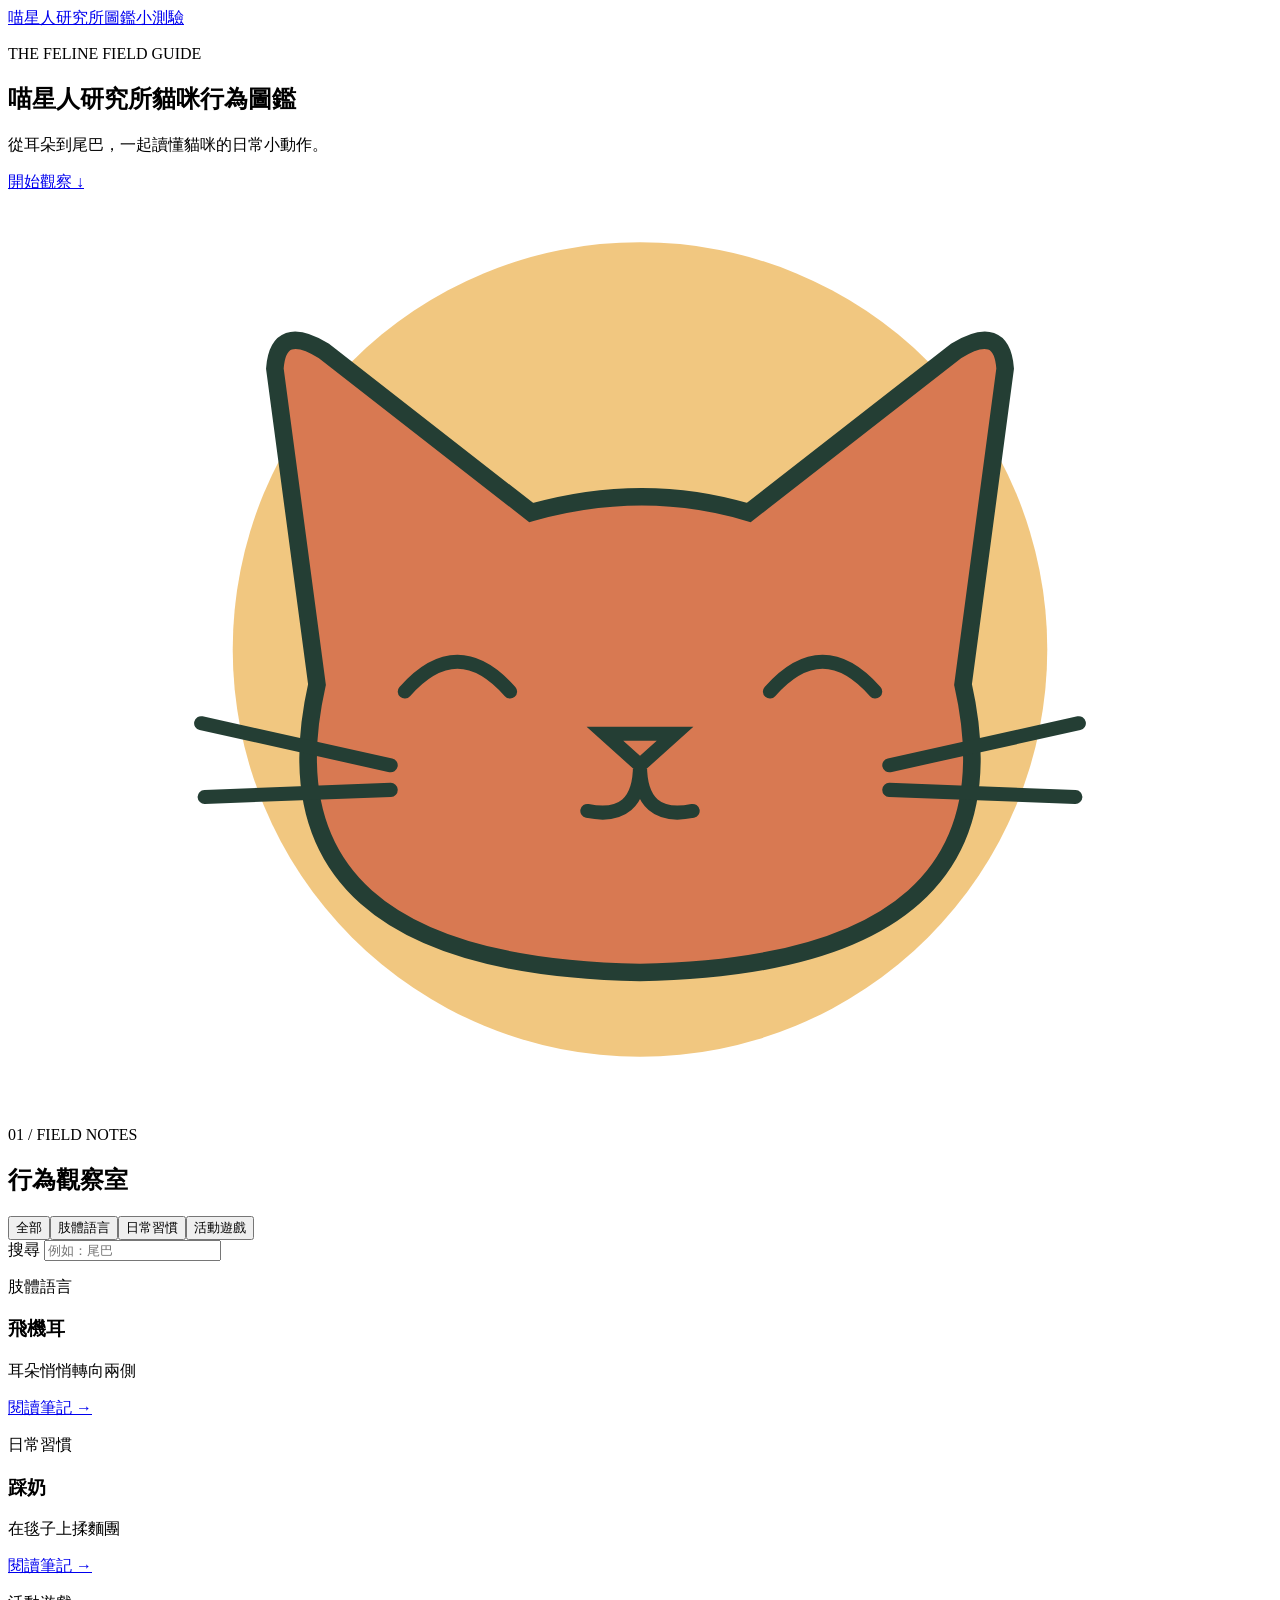
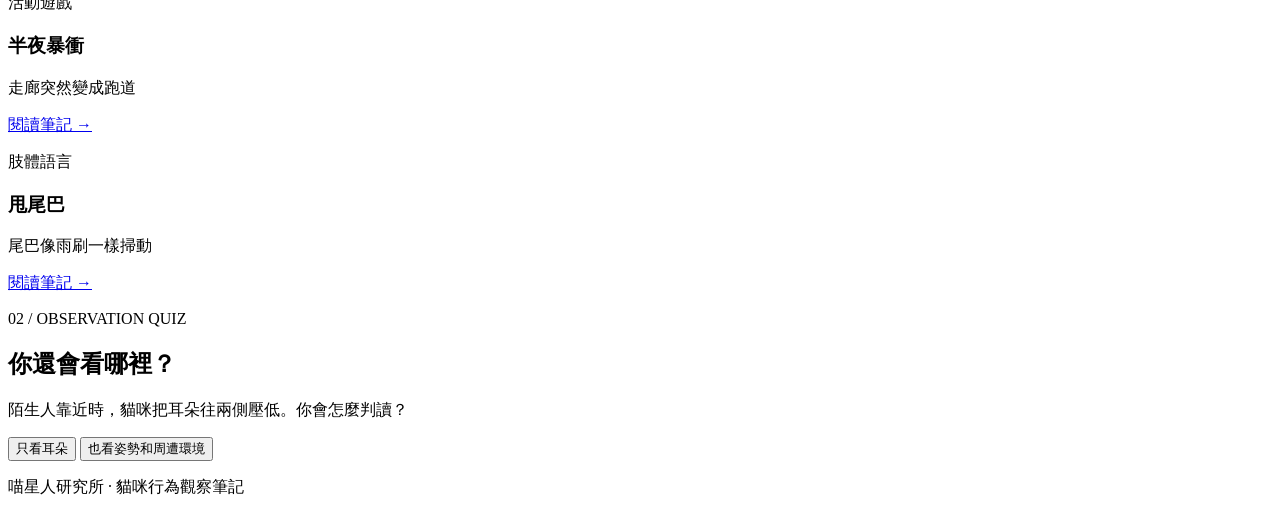
==== docs/index.html @ a95cc9f0 "Add files via upload" ====
<!doctype html><html lang="zh-Hant"><head><meta charset="utf-8"><meta name="viewport" content="width=device-width,initial-scale=1"><title>喵星人研究所｜貓咪行為圖鑑</title><link rel="stylesheet" href="assets/site.css"></head><body><header><nav aria-label="主選單"><a href="index.html">喵星人研究所</a><span><a href="index.html#catalog">圖鑑</a><a href="index.html#quiz">小測驗</a></span></nav></header><main><section class="hero"><div><p class="kicker">THE FELINE FIELD GUIDE</p><h1>喵星人研究所<span>貓咪行為圖鑑</span></h1><p>從耳朵到尾巴，一起讀懂貓咪的日常小動作。</p><a class="pill active" href="#catalog">開始觀察 ↓</a></div><svg viewBox="0 0 360 260" aria-hidden="true"><circle cx="180" cy="130" r="116" fill="#f1c780"/><path d="M88 140 76 50q1-13 14-5l59 46q32-9 62 0l59-46q13-8 14 5l-12 90q18 80-92 82-110-2-92-82Z" fill="#d87952" stroke="#243e34" stroke-width="5"/><path d="M113 142q15-17 30 0m74 0q15-17 30 0m-77 12h20l-10 9zm10 9q0 16-15 13m15-13q0 16 15 13M55 151l54 12m-53 9 53-2m142-7 54-12m-54 19 53 2" fill="none" stroke="#243e34" stroke-width="4" stroke-linecap="round"/></svg></section>
<section id="catalog"><p class="kicker">01 / FIELD NOTES</p><h2>行為觀察室</h2><div class="tools"><div aria-label="行為分類"><button class="pill" data-filter="all" aria-pressed="true">全部</button><button class="pill" data-filter="body" aria-pressed="false">肢體語言</button><button class="pill" data-filter="habit" aria-pressed="false">日常習慣</button><button class="pill" data-filter="play" aria-pressed="false">活動遊戲</button></div><label>搜尋 <input id="search" type="search" placeholder="例如：尾巴"></label></div><div class="grid"><article class="card" data-category="body"><p class="kicker">肢體語言</p><h3>飛機耳</h3><p>耳朵悄悄轉向兩側</p><a href="behaviors/airplane-ears.html" aria-label="閱讀飛機耳">閱讀筆記 →</a></article><article class="card" data-category="habit"><p class="kicker">日常習慣</p><h3>踩奶</h3><p>在毯子上揉麵團</p><a href="behaviors/kneading.html" aria-label="閱讀踩奶">閱讀筆記 →</a></article><article class="card" data-category="play"><p class="kicker">活動遊戲</p><h3>半夜暴衝</h3><p>走廊突然變成跑道</p><a href="behaviors/midnight-zoomies.html" aria-label="閱讀半夜暴衝">閱讀筆記 →</a></article><article class="card" data-category="body"><p class="kicker">肢體語言</p><h3>甩尾巴</h3><p>尾巴像雨刷一樣掃動</p><a href="behaviors/tail-swishing.html" aria-label="閱讀甩尾巴">閱讀筆記 →</a></article></div><p id="empty" role="status" hidden>找不到符合的行為。</p></section>
<section id="quiz"><p class="kicker">02 / OBSERVATION QUIZ</p><h2>你還會看哪裡？</h2><p>陌生人靠近時，貓咪把耳朵往兩側壓低。你會怎麼判讀？</p><button class="pill" data-answer="no">只看耳朵</button> <button class="pill" data-answer="yes">也看姿勢和周遭環境</button><p id="feedback" role="status"></p></section></main><footer><p>喵星人研究所 · 貓咪行為觀察筆記</p></footer><script src="assets/site.js" defer></script></body></html>
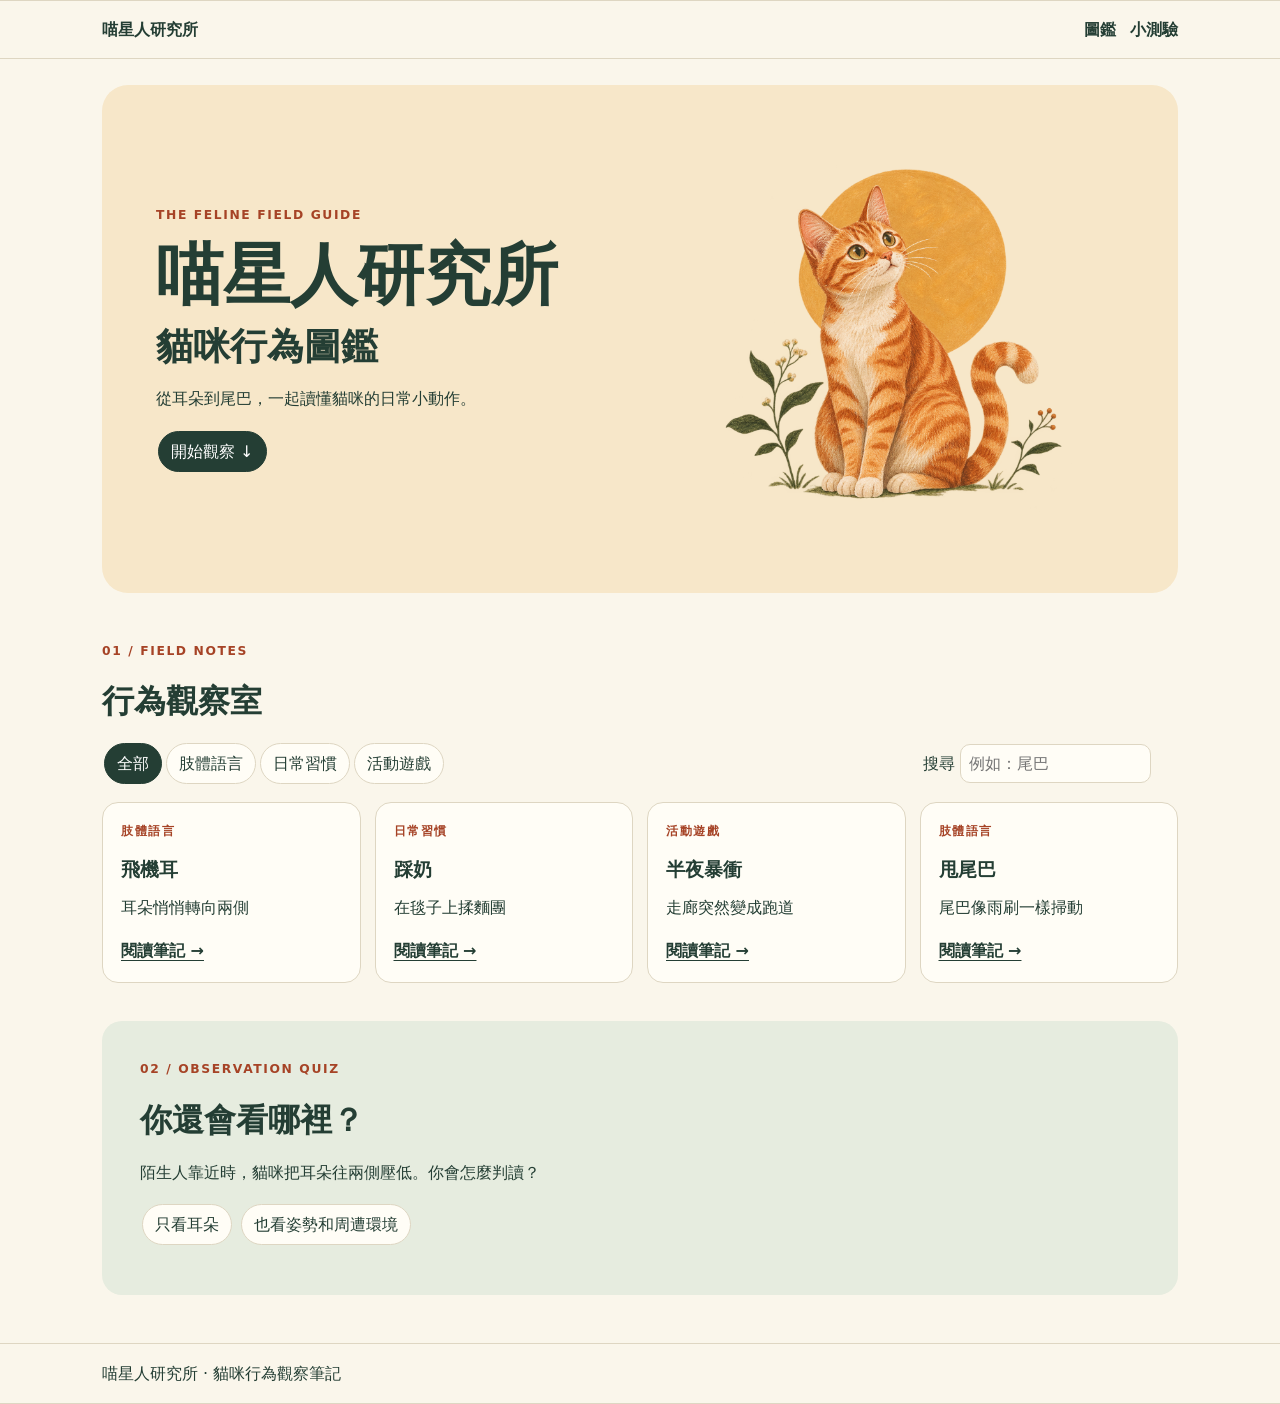
==== commit 1f53f676: "Add files via upload" ====
--- a/docs/index.html
+++ b/docs/index.html
@@ -1,3 +1,3 @@
-<!doctype html><html lang="zh-Hant"><head><meta charset="utf-8"><meta name="viewport" content="width=device-width,initial-scale=1"><title>喵星人研究所｜貓咪行為圖鑑</title><link rel="stylesheet" href="assets/site.css"></head><body><header><nav aria-label="主選單"><a href="index.html">喵星人研究所</a><span><a href="index.html#catalog">圖鑑</a><a href="index.html#quiz">小測驗</a></span></nav></header><main><section class="hero"><div><p class="kicker">THE FELINE FIELD GUIDE</p><h1>喵星人研究所<span>貓咪行為圖鑑</span></h1><p>從耳朵到尾巴，一起讀懂貓咪的日常小動作。</p><a class="pill active" href="#catalog">開始觀察 ↓</a></div><svg viewBox="0 0 360 260" aria-hidden="true"><circle cx="180" cy="130" r="116" fill="#f1c780"/><path d="M88 140 76 50q1-13 14-5l59 46q32-9 62 0l59-46q13-8 14 5l-12 90q18 80-92 82-110-2-92-82Z" fill="#d87952" stroke="#243e34" stroke-width="5"/><path d="M113 142q15-17 30 0m74 0q15-17 30 0m-77 12h20l-10 9zm10 9q0 16-15 13m15-13q0 16 15 13M55 151l54 12m-53 9 53-2m142-7 54-12m-54 19 53 2" fill="none" stroke="#243e34" stroke-width="4" stroke-linecap="round"/></svg></section>
+<!doctype html><html lang="zh-Hant"><head><meta charset="utf-8"><meta name="viewport" content="width=device-width,initial-scale=1"><title>喵星人研究所｜貓咪行為圖鑑</title><link rel="stylesheet" href="assets/site.css"></head><body><header><nav aria-label="主選單"><a href="index.html">喵星人研究所</a><span><a href="index.html#catalog">圖鑑</a><a href="index.html#quiz">小測驗</a></span></nav></header><main><section class="hero"><div><p class="kicker">THE FELINE FIELD GUIDE</p><h1>喵星人研究所<span>貓咪行為圖鑑</span></h1><p>從耳朵到尾巴，一起讀懂貓咪的日常小動作。</p><a class="pill active" href="#catalog">開始觀察 ↓</a></div><img src="assets/cat-hero.png" alt="" width="1280" height="1280"></section>
 <section id="catalog"><p class="kicker">01 / FIELD NOTES</p><h2>行為觀察室</h2><div class="tools"><div aria-label="行為分類"><button class="pill" data-filter="all" aria-pressed="true">全部</button><button class="pill" data-filter="body" aria-pressed="false">肢體語言</button><button class="pill" data-filter="habit" aria-pressed="false">日常習慣</button><button class="pill" data-filter="play" aria-pressed="false">活動遊戲</button></div><label>搜尋 <input id="search" type="search" placeholder="例如：尾巴"></label></div><div class="grid"><article class="card" data-category="body"><p class="kicker">肢體語言</p><h3>飛機耳</h3><p>耳朵悄悄轉向兩側</p><a href="behaviors/airplane-ears.html" aria-label="閱讀飛機耳">閱讀筆記 →</a></article><article class="card" data-category="habit"><p class="kicker">日常習慣</p><h3>踩奶</h3><p>在毯子上揉麵團</p><a href="behaviors/kneading.html" aria-label="閱讀踩奶">閱讀筆記 →</a></article><article class="card" data-category="play"><p class="kicker">活動遊戲</p><h3>半夜暴衝</h3><p>走廊突然變成跑道</p><a href="behaviors/midnight-zoomies.html" aria-label="閱讀半夜暴衝">閱讀筆記 →</a></article><article class="card" data-category="body"><p class="kicker">肢體語言</p><h3>甩尾巴</h3><p>尾巴像雨刷一樣掃動</p><a href="behaviors/tail-swishing.html" aria-label="閱讀甩尾巴">閱讀筆記 →</a></article></div><p id="empty" role="status" hidden>找不到符合的行為。</p></section>
 <section id="quiz"><p class="kicker">02 / OBSERVATION QUIZ</p><h2>你還會看哪裡？</h2><p>陌生人靠近時，貓咪把耳朵往兩側壓低。你會怎麼判讀？</p><button class="pill" data-answer="no">只看耳朵</button> <button class="pill" data-answer="yes">也看姿勢和周遭環境</button><p id="feedback" role="status"></p></section></main><footer><p>喵星人研究所 · 貓咪行為觀察筆記</p></footer><script src="assets/site.js" defer></script></body></html>
--- a/docs/assets/site.css
+++ b/docs/assets/site.css
@@ -0,0 +1,7 @@
+:root{--ink:#243e34;--paper:#faf6eb;--accent:#a64326;--line:#ded6c2;--white:#fffdf6}
+*{box-sizing:border-box}body{margin:0;background:var(--paper);color:var(--ink);font:1rem/1.7 system-ui,"Microsoft JhengHei",sans-serif}a{color:inherit}button,input{font:inherit;color:inherit}:focus-visible{outline:3px solid var(--accent);outline-offset:4px}[hidden]{display:none!important}
+header,footer{border-block:1px solid var(--line)}nav,main,footer p{max-width:1120px;margin:auto;padding-inline:22px}nav{display:flex;justify-content:space-between;align-items:center;gap:12px;padding-block:15px}nav a{text-decoration:none;font-weight:800}nav span{display:flex;gap:14px}main{padding-bottom:48px}footer p{padding-block:16px}
+.hero{display:grid;grid-template-columns:1.1fr 1fr;align-items:center;gap:24px;margin:26px 0 48px;padding:clamp(22px,5vw,54px);background:#f7e7c9;border-radius:26px}.hero img{width:100%;max-width:400px;height:auto;justify-self:center}.kicker{font-size:.77rem;font-weight:800;letter-spacing:.13em;color:var(--accent)}h1,h2,h3,p{margin-top:0}h1{font-size:clamp(2rem,6vw,4.2rem);line-height:1.13;margin-bottom:18px}h1 span{display:block;font-size:.55em;margin-top:12px}h2{font-size:clamp(1.45rem,4vw,2rem);margin-bottom:12px}h3{margin-bottom:8px}
+.pill{display:inline-block;padding:6px 12px;margin:2px;border-radius:999px;border:1px solid var(--line);background:var(--white);text-decoration:none;cursor:pointer}.pill:hover{border-color:var(--accent)}.active,[aria-pressed=true]{background:var(--ink);color:white;border-color:var(--ink)}.tools{display:flex;gap:8px;flex-wrap:wrap;justify-content:space-between;align-items:center;margin-bottom:16px}input{max-width:75%;background:var(--white);border:1px solid var(--line);border-radius:10px;padding:5px 8px}
+.grid{display:grid;grid-template-columns:repeat(4,minmax(0,1fr));gap:14px}.card{border:1px solid var(--line);border-radius:16px;background:var(--white);padding:18px;display:flex;flex-direction:column}.card a{margin-top:auto;font-weight:750;text-underline-offset:4px}#quiz{margin-top:38px;padding:clamp(20px,4vw,38px);background:#e6ecdf;border-radius:20px}#feedback{margin:.6em 0 0}.detail{max-width:740px;margin:26px auto 0;background:var(--white);padding:clamp(18px,5vw,48px);border:1px solid var(--line);border-radius:20px}.detail .kicker{margin-top:22px}.detail h2{font-size:1.35rem;margin-top:23px}
+@media(max-width:860px){.grid{grid-template-columns:repeat(2,minmax(0,1fr))}}@media(max-width:570px){.hero,.grid{grid-template-columns:1fr}.hero img{max-width:230px}nav,main,footer p{padding-inline:15px}nav span{gap:8px}}
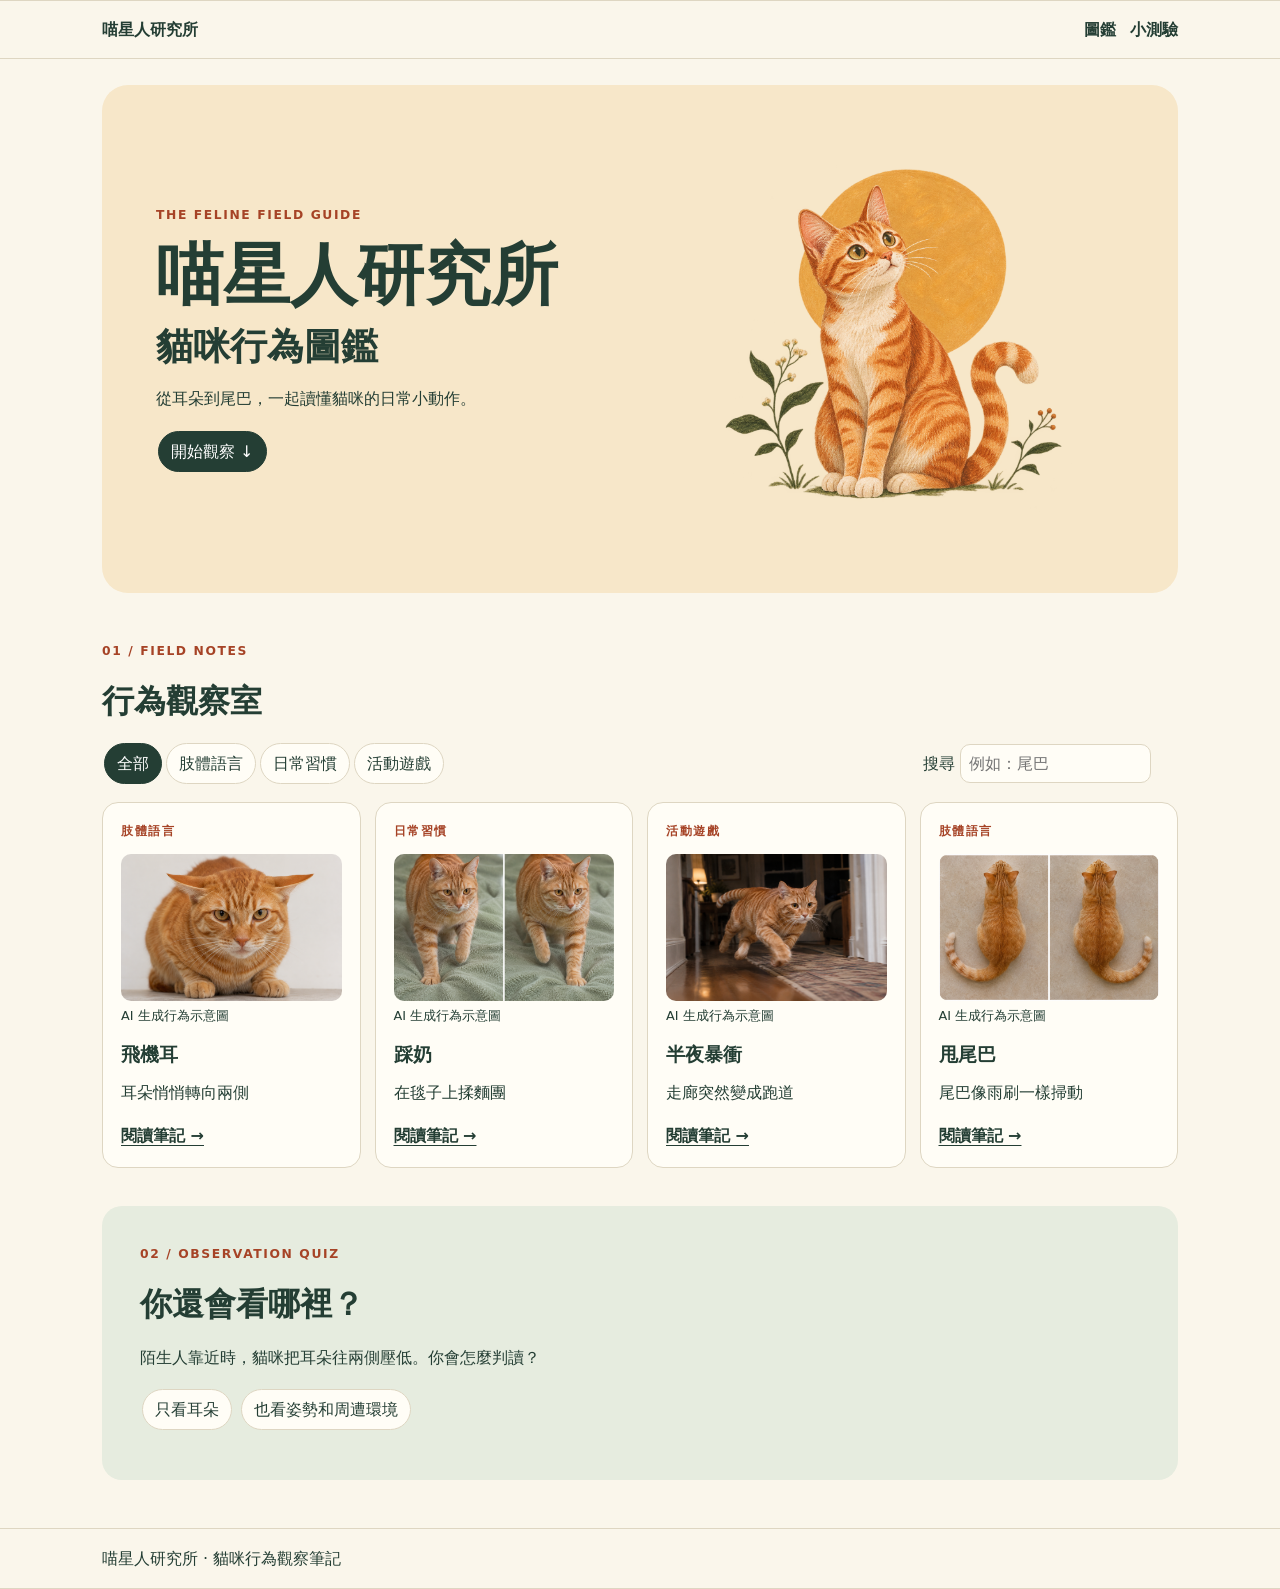
==== commit 4119e5b2: "Add illustrated cat behavior examples" ====
--- a/docs/index.html
+++ b/docs/index.html
@@ -1,3 +1,3 @@
 <!doctype html><html lang="zh-Hant"><head><meta charset="utf-8"><meta name="viewport" content="width=device-width,initial-scale=1"><title>喵星人研究所｜貓咪行為圖鑑</title><link rel="stylesheet" href="assets/site.css"></head><body><header><nav aria-label="主選單"><a href="index.html">喵星人研究所</a><span><a href="index.html#catalog">圖鑑</a><a href="index.html#quiz">小測驗</a></span></nav></header><main><section class="hero"><div><p class="kicker">THE FELINE FIELD GUIDE</p><h1>喵星人研究所<span>貓咪行為圖鑑</span></h1><p>從耳朵到尾巴，一起讀懂貓咪的日常小動作。</p><a class="pill active" href="#catalog">開始觀察 ↓</a></div><img src="assets/cat-hero.png" alt="" width="1280" height="1280"></section>
-<section id="catalog"><p class="kicker">01 / FIELD NOTES</p><h2>行為觀察室</h2><div class="tools"><div aria-label="行為分類"><button class="pill" data-filter="all" aria-pressed="true">全部</button><button class="pill" data-filter="body" aria-pressed="false">肢體語言</button><button class="pill" data-filter="habit" aria-pressed="false">日常習慣</button><button class="pill" data-filter="play" aria-pressed="false">活動遊戲</button></div><label>搜尋 <input id="search" type="search" placeholder="例如：尾巴"></label></div><div class="grid"><article class="card" data-category="body"><p class="kicker">肢體語言</p><h3>飛機耳</h3><p>耳朵悄悄轉向兩側</p><a href="behaviors/airplane-ears.html" aria-label="閱讀飛機耳">閱讀筆記 →</a></article><article class="card" data-category="habit"><p class="kicker">日常習慣</p><h3>踩奶</h3><p>在毯子上揉麵團</p><a href="behaviors/kneading.html" aria-label="閱讀踩奶">閱讀筆記 →</a></article><article class="card" data-category="play"><p class="kicker">活動遊戲</p><h3>半夜暴衝</h3><p>走廊突然變成跑道</p><a href="behaviors/midnight-zoomies.html" aria-label="閱讀半夜暴衝">閱讀筆記 →</a></article><article class="card" data-category="body"><p class="kicker">肢體語言</p><h3>甩尾巴</h3><p>尾巴像雨刷一樣掃動</p><a href="behaviors/tail-swishing.html" aria-label="閱讀甩尾巴">閱讀筆記 →</a></article></div><p id="empty" role="status" hidden>找不到符合的行為。</p></section>
+<section id="catalog"><p class="kicker">01 / FIELD NOTES</p><h2>行為觀察室</h2><div class="tools"><div aria-label="行為分類"><button class="pill" data-filter="all" aria-pressed="true">全部</button><button class="pill" data-filter="body" aria-pressed="false">肢體語言</button><button class="pill" data-filter="habit" aria-pressed="false">日常習慣</button><button class="pill" data-filter="play" aria-pressed="false">活動遊戲</button></div><label>搜尋 <input id="search" type="search" placeholder="例如：尾巴"></label></div><div class="grid"><article class="card" data-category="body"><p class="kicker">肢體語言</p><figure class="behavior-image"><img src="assets/airplane-ears.png" alt="橘貓雙耳壓低並朝兩側轉開" width="1536" height="1024" loading="lazy"><figcaption>AI 生成行為示意圖</figcaption></figure><h3>飛機耳</h3><p>耳朵悄悄轉向兩側</p><a href="behaviors/airplane-ears.html" aria-label="閱讀飛機耳">閱讀筆記 →</a></article><article class="card" data-category="habit"><p class="kicker">日常習慣</p><figure class="behavior-image"><img src="assets/kneading.png" alt="橘貓的左右前掌輪流按壓毯子" width="1536" height="1024" loading="lazy"><figcaption>AI 生成行為示意圖</figcaption></figure><h3>踩奶</h3><p>在毯子上揉麵團</p><a href="behaviors/kneading.html" aria-label="閱讀踩奶">閱讀筆記 →</a></article><article class="card" data-category="play"><p class="kicker">活動遊戲</p><figure class="behavior-image"><img src="assets/midnight-zoomies.png" alt="橘貓在夜間走廊奔跑" width="1536" height="1024" loading="lazy"><figcaption>AI 生成行為示意圖</figcaption></figure><h3>半夜暴衝</h3><p>走廊突然變成跑道</p><a href="behaviors/midnight-zoomies.html" aria-label="閱讀半夜暴衝">閱讀筆記 →</a></article><article class="card" data-category="body"><p class="kicker">肢體語言</p><figure class="behavior-image"><img src="assets/tail-swishing.png" alt="俯視橘貓尾巴分別向左及向右掃動" width="1536" height="1024" loading="lazy"><figcaption>AI 生成行為示意圖</figcaption></figure><h3>甩尾巴</h3><p>尾巴像雨刷一樣掃動</p><a href="behaviors/tail-swishing.html" aria-label="閱讀甩尾巴">閱讀筆記 →</a></article></div><p id="empty" role="status" hidden>找不到符合的行為。</p></section>
 <section id="quiz"><p class="kicker">02 / OBSERVATION QUIZ</p><h2>你還會看哪裡？</h2><p>陌生人靠近時，貓咪把耳朵往兩側壓低。你會怎麼判讀？</p><button class="pill" data-answer="no">只看耳朵</button> <button class="pill" data-answer="yes">也看姿勢和周遭環境</button><p id="feedback" role="status"></p></section></main><footer><p>喵星人研究所 · 貓咪行為觀察筆記</p></footer><script src="assets/site.js" defer></script></body></html>
--- a/docs/assets/site.css
+++ b/docs/assets/site.css
@@ -4,4 +4,5 @@
 .hero{display:grid;grid-template-columns:1.1fr 1fr;align-items:center;gap:24px;margin:26px 0 48px;padding:clamp(22px,5vw,54px);background:#f7e7c9;border-radius:26px}.hero img{width:100%;max-width:400px;height:auto;justify-self:center}.kicker{font-size:.77rem;font-weight:800;letter-spacing:.13em;color:var(--accent)}h1,h2,h3,p{margin-top:0}h1{font-size:clamp(2rem,6vw,4.2rem);line-height:1.13;margin-bottom:18px}h1 span{display:block;font-size:.55em;margin-top:12px}h2{font-size:clamp(1.45rem,4vw,2rem);margin-bottom:12px}h3{margin-bottom:8px}
 .pill{display:inline-block;padding:6px 12px;margin:2px;border-radius:999px;border:1px solid var(--line);background:var(--white);text-decoration:none;cursor:pointer}.pill:hover{border-color:var(--accent)}.active,[aria-pressed=true]{background:var(--ink);color:white;border-color:var(--ink)}.tools{display:flex;gap:8px;flex-wrap:wrap;justify-content:space-between;align-items:center;margin-bottom:16px}input{max-width:75%;background:var(--white);border:1px solid var(--line);border-radius:10px;padding:5px 8px}
 .grid{display:grid;grid-template-columns:repeat(4,minmax(0,1fr));gap:14px}.card{border:1px solid var(--line);border-radius:16px;background:var(--white);padding:18px;display:flex;flex-direction:column}.card a{margin-top:auto;font-weight:750;text-underline-offset:4px}#quiz{margin-top:38px;padding:clamp(20px,4vw,38px);background:#e6ecdf;border-radius:20px}#feedback{margin:.6em 0 0}.detail{max-width:740px;margin:26px auto 0;background:var(--white);padding:clamp(18px,5vw,48px);border:1px solid var(--line);border-radius:20px}.detail .kicker{margin-top:22px}.detail h2{font-size:1.35rem;margin-top:23px}
-@media(max-width:860px){.grid{grid-template-columns:repeat(2,minmax(0,1fr))}}@media(max-width:570px){.hero,.grid{grid-template-columns:1fr}.hero img{max-width:230px}nav,main,footer p{padding-inline:15px}nav span{gap:8px}}+@media(max-width:860px){.grid{grid-template-columns:repeat(2,minmax(0,1fr))}}@media(max-width:570px){.hero,.grid{grid-template-columns:1fr}.hero img{max-width:230px}nav,main,footer p{padding-inline:15px}nav span{gap:8px}}
+.behavior-image{margin:0 0 12px}.behavior-image img{display:block;width:100%;height:auto;border-radius:10px}.behavior-image figcaption{font-size:.8rem;margin-top:4px}
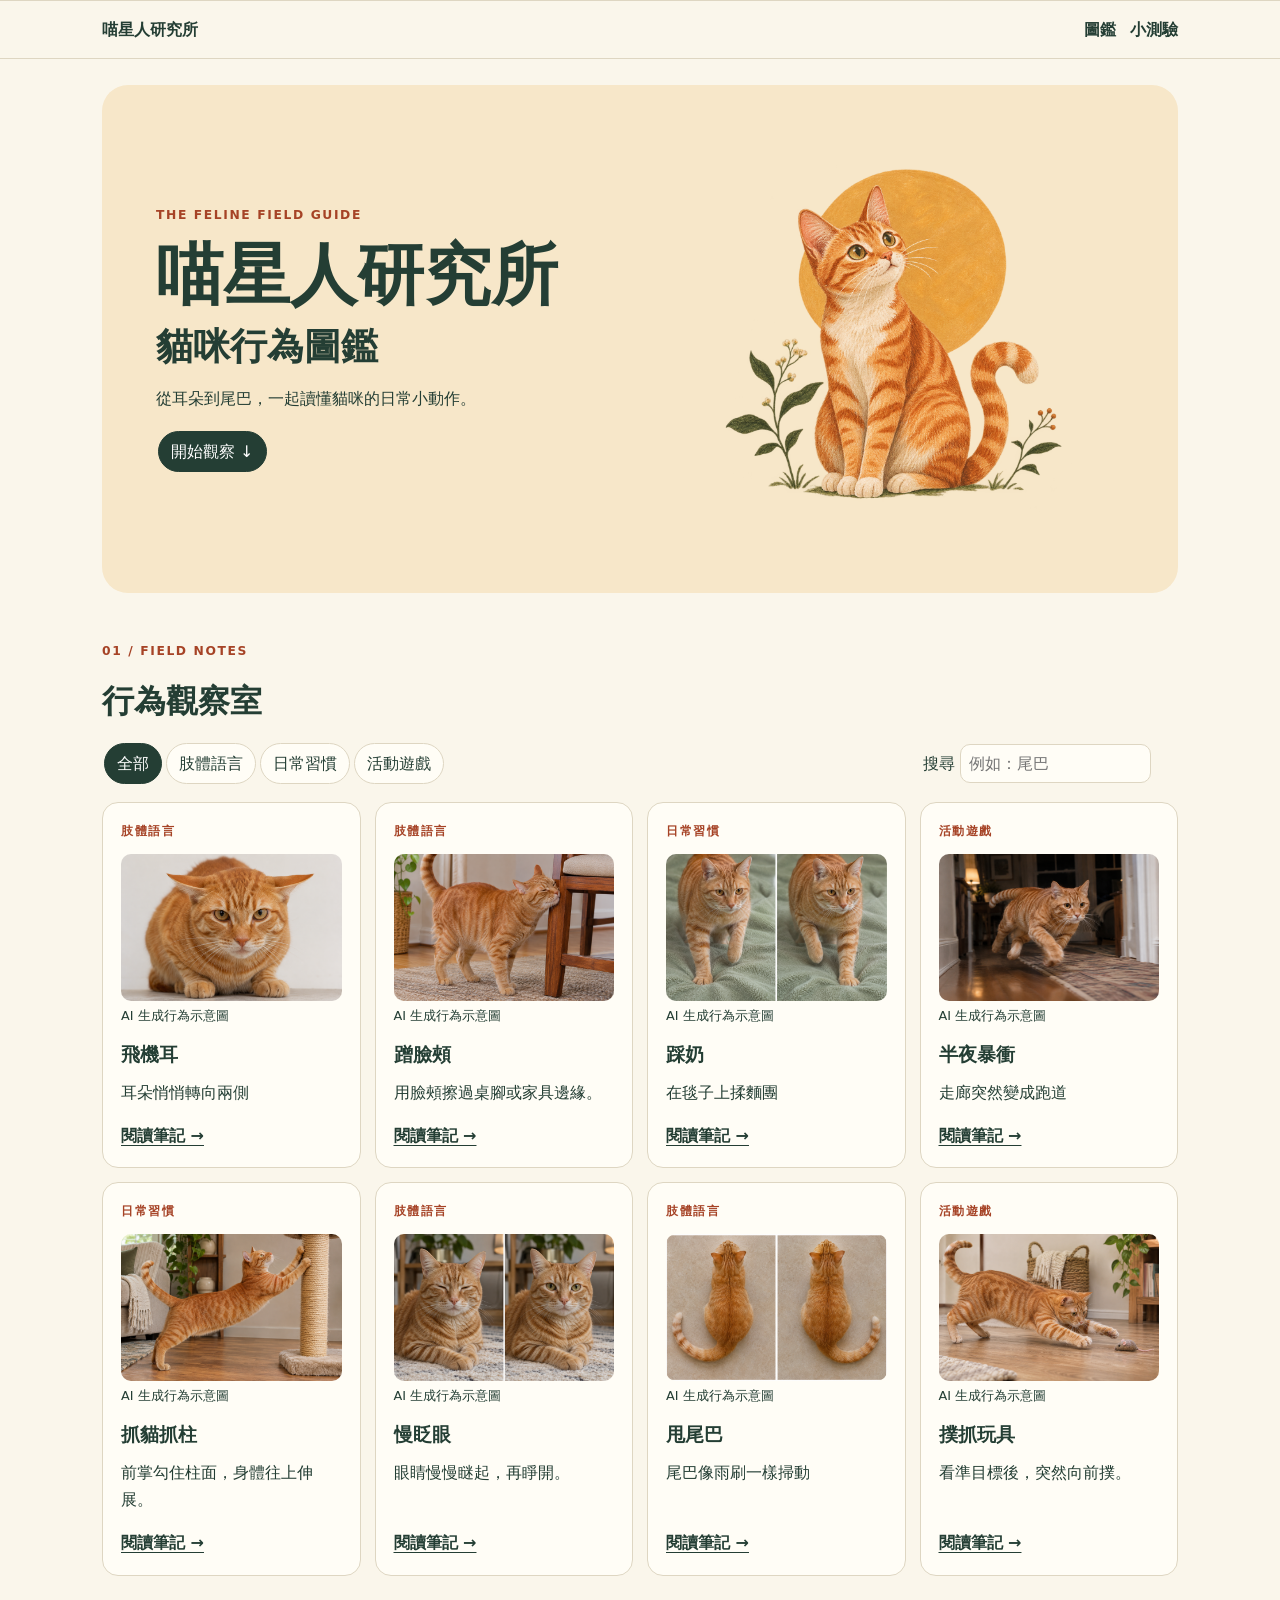
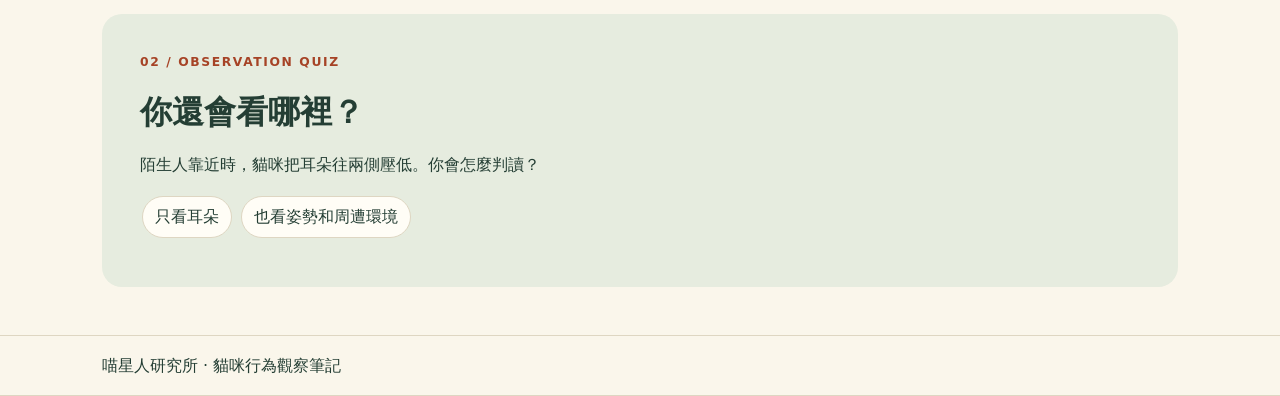
==== commit 1ab4c660: "Add four cat behavior examples" ====
--- a/docs/index.html
+++ b/docs/index.html
@@ -1,3 +1,3 @@
 <!doctype html><html lang="zh-Hant"><head><meta charset="utf-8"><meta name="viewport" content="width=device-width,initial-scale=1"><title>喵星人研究所｜貓咪行為圖鑑</title><link rel="stylesheet" href="assets/site.css"></head><body><header><nav aria-label="主選單"><a href="index.html">喵星人研究所</a><span><a href="index.html#catalog">圖鑑</a><a href="index.html#quiz">小測驗</a></span></nav></header><main><section class="hero"><div><p class="kicker">THE FELINE FIELD GUIDE</p><h1>喵星人研究所<span>貓咪行為圖鑑</span></h1><p>從耳朵到尾巴，一起讀懂貓咪的日常小動作。</p><a class="pill active" href="#catalog">開始觀察 ↓</a></div><img src="assets/cat-hero.png" alt="" width="1280" height="1280"></section>
-<section id="catalog"><p class="kicker">01 / FIELD NOTES</p><h2>行為觀察室</h2><div class="tools"><div aria-label="行為分類"><button class="pill" data-filter="all" aria-pressed="true">全部</button><button class="pill" data-filter="body" aria-pressed="false">肢體語言</button><button class="pill" data-filter="habit" aria-pressed="false">日常習慣</button><button class="pill" data-filter="play" aria-pressed="false">活動遊戲</button></div><label>搜尋 <input id="search" type="search" placeholder="例如：尾巴"></label></div><div class="grid"><article class="card" data-category="body"><p class="kicker">肢體語言</p><figure class="behavior-image"><img src="assets/airplane-ears.png" alt="橘貓雙耳壓低並朝兩側轉開" width="1536" height="1024" loading="lazy"><figcaption>AI 生成行為示意圖</figcaption></figure><h3>飛機耳</h3><p>耳朵悄悄轉向兩側</p><a href="behaviors/airplane-ears.html" aria-label="閱讀飛機耳">閱讀筆記 →</a></article><article class="card" data-category="habit"><p class="kicker">日常習慣</p><figure class="behavior-image"><img src="assets/kneading.png" alt="橘貓的左右前掌輪流按壓毯子" width="1536" height="1024" loading="lazy"><figcaption>AI 生成行為示意圖</figcaption></figure><h3>踩奶</h3><p>在毯子上揉麵團</p><a href="behaviors/kneading.html" aria-label="閱讀踩奶">閱讀筆記 →</a></article><article class="card" data-category="play"><p class="kicker">活動遊戲</p><figure class="behavior-image"><img src="assets/midnight-zoomies.png" alt="橘貓在夜間走廊奔跑" width="1536" height="1024" loading="lazy"><figcaption>AI 生成行為示意圖</figcaption></figure><h3>半夜暴衝</h3><p>走廊突然變成跑道</p><a href="behaviors/midnight-zoomies.html" aria-label="閱讀半夜暴衝">閱讀筆記 →</a></article><article class="card" data-category="body"><p class="kicker">肢體語言</p><figure class="behavior-image"><img src="assets/tail-swishing.png" alt="俯視橘貓尾巴分別向左及向右掃動" width="1536" height="1024" loading="lazy"><figcaption>AI 生成行為示意圖</figcaption></figure><h3>甩尾巴</h3><p>尾巴像雨刷一樣掃動</p><a href="behaviors/tail-swishing.html" aria-label="閱讀甩尾巴">閱讀筆記 →</a></article></div><p id="empty" role="status" hidden>找不到符合的行為。</p></section>
+<section id="catalog"><p class="kicker">01 / FIELD NOTES</p><h2>行為觀察室</h2><div class="tools"><div aria-label="行為分類"><button class="pill" data-filter="all" aria-pressed="true">全部</button><button class="pill" data-filter="body" aria-pressed="false">肢體語言</button><button class="pill" data-filter="habit" aria-pressed="false">日常習慣</button><button class="pill" data-filter="play" aria-pressed="false">活動遊戲</button></div><label>搜尋 <input id="search" type="search" placeholder="例如：尾巴"></label></div><div class="grid"><article class="card" data-category="body"><p class="kicker">肢體語言</p><figure class="behavior-image"><img src="assets/airplane-ears.png" alt="橘貓雙耳壓低並朝兩側轉開" width="1536" height="1024" loading="lazy"><figcaption>AI 生成行為示意圖</figcaption></figure><h3>飛機耳</h3><p>耳朵悄悄轉向兩側</p><a href="behaviors/airplane-ears.html" aria-label="閱讀飛機耳">閱讀筆記 →</a></article><article class="card" data-category="body"><p class="kicker">肢體語言</p><figure class="behavior-image"><img src="assets/cheek-rubbing.png" alt="橘貓的臉頰貼著木椅邊緣" width="1536" height="1024" loading="lazy"><figcaption>AI 生成行為示意圖</figcaption></figure><h3>蹭臉頰</h3><p>用臉頰擦過桌腳或家具邊緣。</p><a href="behaviors/cheek-rubbing.html" aria-label="閱讀蹭臉頰">閱讀筆記 →</a></article><article class="card" data-category="habit"><p class="kicker">日常習慣</p><figure class="behavior-image"><img src="assets/kneading.png" alt="橘貓的左右前掌輪流按壓毯子" width="1536" height="1024" loading="lazy"><figcaption>AI 生成行為示意圖</figcaption></figure><h3>踩奶</h3><p>在毯子上揉麵團</p><a href="behaviors/kneading.html" aria-label="閱讀踩奶">閱讀筆記 →</a></article><article class="card" data-category="play"><p class="kicker">活動遊戲</p><figure class="behavior-image"><img src="assets/midnight-zoomies.png" alt="橘貓在夜間走廊奔跑" width="1536" height="1024" loading="lazy"><figcaption>AI 生成行為示意圖</figcaption></figure><h3>半夜暴衝</h3><p>走廊突然變成跑道</p><a href="behaviors/midnight-zoomies.html" aria-label="閱讀半夜暴衝">閱讀筆記 →</a></article><article class="card" data-category="habit"><p class="kicker">日常習慣</p><figure class="behavior-image"><img src="assets/scratching-post.png" alt="橘貓後腳踩地，前掌伸向直立貓抓柱" width="1536" height="1024" loading="lazy"><figcaption>AI 生成行為示意圖</figcaption></figure><h3>抓貓抓柱</h3><p>前掌勾住柱面，身體往上伸展。</p><a href="behaviors/scratching-post.html" aria-label="閱讀抓貓抓柱">閱讀筆記 →</a></article><article class="card" data-category="body"><p class="kicker">肢體語言</p><figure class="behavior-image"><img src="assets/slow-blink.png" alt="橘貓先瞇起雙眼再睜開" width="1536" height="1024" loading="lazy"><figcaption>AI 生成行為示意圖</figcaption></figure><h3>慢眨眼</h3><p>眼睛慢慢瞇起，再睜開。</p><a href="behaviors/slow-blink.html" aria-label="閱讀慢眨眼">閱讀筆記 →</a></article><article class="card" data-category="body"><p class="kicker">肢體語言</p><figure class="behavior-image"><img src="assets/tail-swishing.png" alt="俯視橘貓尾巴分別向左及向右掃動" width="1536" height="1024" loading="lazy"><figcaption>AI 生成行為示意圖</figcaption></figure><h3>甩尾巴</h3><p>尾巴像雨刷一樣掃動</p><a href="behaviors/tail-swishing.html" aria-label="閱讀甩尾巴">閱讀筆記 →</a></article><article class="card" data-category="play"><p class="kicker">活動遊戲</p><figure class="behavior-image"><img src="assets/toy-pounce.png" alt="橘貓伸出前掌撲向布老鼠玩具" width="1536" height="1024" loading="lazy"><figcaption>AI 生成行為示意圖</figcaption></figure><h3>撲抓玩具</h3><p>看準目標後，突然向前撲。</p><a href="behaviors/toy-pounce.html" aria-label="閱讀撲抓玩具">閱讀筆記 →</a></article></div><p id="empty" role="status" hidden>找不到符合的行為。</p></section>
 <section id="quiz"><p class="kicker">02 / OBSERVATION QUIZ</p><h2>你還會看哪裡？</h2><p>陌生人靠近時，貓咪把耳朵往兩側壓低。你會怎麼判讀？</p><button class="pill" data-answer="no">只看耳朵</button> <button class="pill" data-answer="yes">也看姿勢和周遭環境</button><p id="feedback" role="status"></p></section></main><footer><p>喵星人研究所 · 貓咪行為觀察筆記</p></footer><script src="assets/site.js" defer></script></body></html>
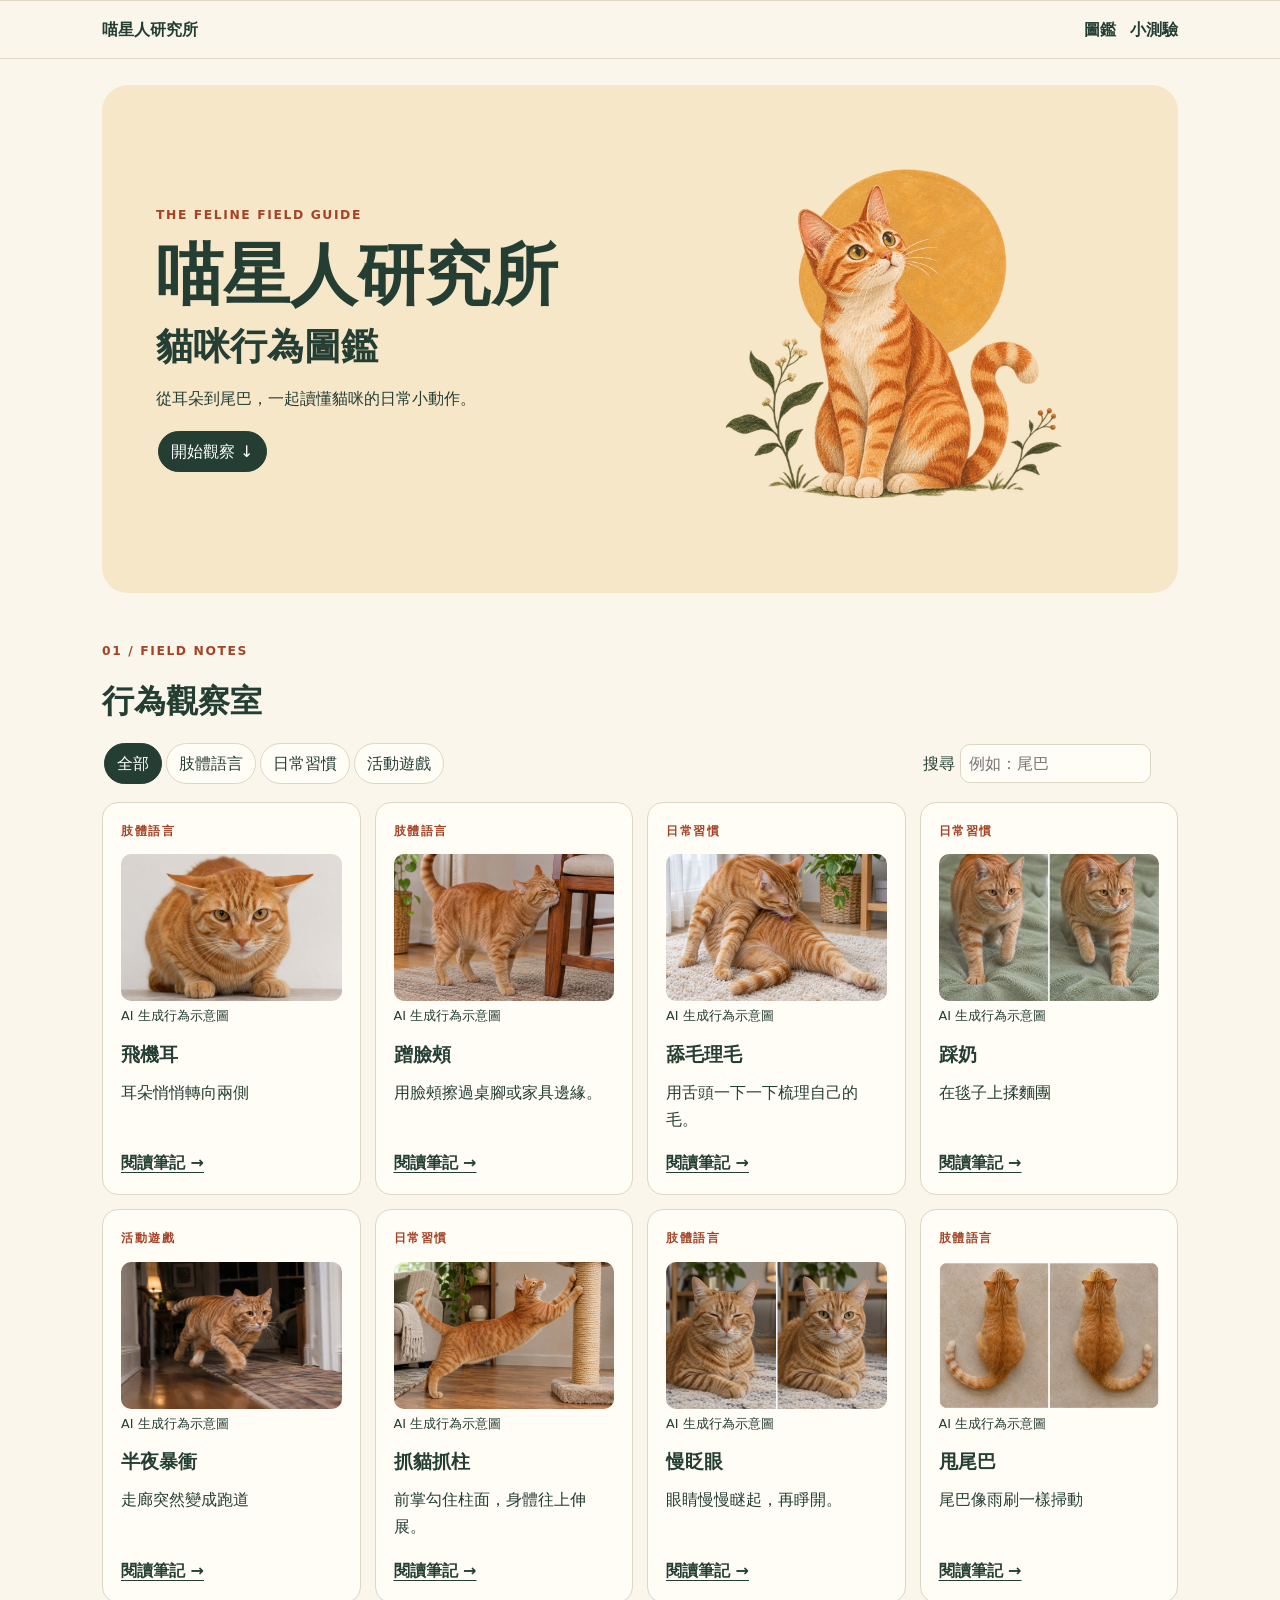
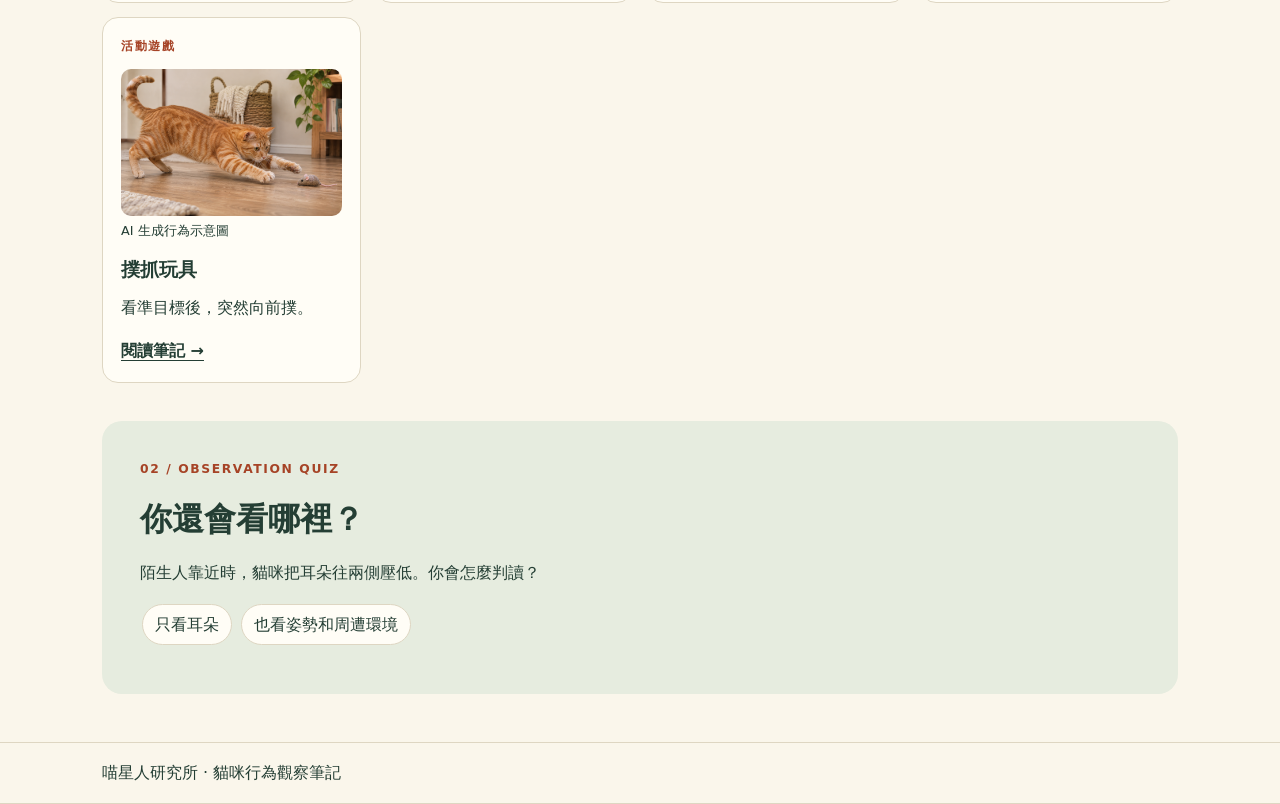
==== commit 812215d9: "Add cat grooming behavior" ====
--- a/docs/index.html
+++ b/docs/index.html
@@ -1,3 +1,3 @@
 <!doctype html><html lang="zh-Hant"><head><meta charset="utf-8"><meta name="viewport" content="width=device-width,initial-scale=1"><title>喵星人研究所｜貓咪行為圖鑑</title><link rel="stylesheet" href="assets/site.css"></head><body><header><nav aria-label="主選單"><a href="index.html">喵星人研究所</a><span><a href="index.html#catalog">圖鑑</a><a href="index.html#quiz">小測驗</a></span></nav></header><main><section class="hero"><div><p class="kicker">THE FELINE FIELD GUIDE</p><h1>喵星人研究所<span>貓咪行為圖鑑</span></h1><p>從耳朵到尾巴，一起讀懂貓咪的日常小動作。</p><a class="pill active" href="#catalog">開始觀察 ↓</a></div><img src="assets/cat-hero.png" alt="" width="1280" height="1280"></section>
-<section id="catalog"><p class="kicker">01 / FIELD NOTES</p><h2>行為觀察室</h2><div class="tools"><div aria-label="行為分類"><button class="pill" data-filter="all" aria-pressed="true">全部</button><button class="pill" data-filter="body" aria-pressed="false">肢體語言</button><button class="pill" data-filter="habit" aria-pressed="false">日常習慣</button><button class="pill" data-filter="play" aria-pressed="false">活動遊戲</button></div><label>搜尋 <input id="search" type="search" placeholder="例如：尾巴"></label></div><div class="grid"><article class="card" data-category="body"><p class="kicker">肢體語言</p><figure class="behavior-image"><img src="assets/airplane-ears.png" alt="橘貓雙耳壓低並朝兩側轉開" width="1536" height="1024" loading="lazy"><figcaption>AI 生成行為示意圖</figcaption></figure><h3>飛機耳</h3><p>耳朵悄悄轉向兩側</p><a href="behaviors/airplane-ears.html" aria-label="閱讀飛機耳">閱讀筆記 →</a></article><article class="card" data-category="body"><p class="kicker">肢體語言</p><figure class="behavior-image"><img src="assets/cheek-rubbing.png" alt="橘貓的臉頰貼著木椅邊緣" width="1536" height="1024" loading="lazy"><figcaption>AI 生成行為示意圖</figcaption></figure><h3>蹭臉頰</h3><p>用臉頰擦過桌腳或家具邊緣。</p><a href="behaviors/cheek-rubbing.html" aria-label="閱讀蹭臉頰">閱讀筆記 →</a></article><article class="card" data-category="habit"><p class="kicker">日常習慣</p><figure class="behavior-image"><img src="assets/kneading.png" alt="橘貓的左右前掌輪流按壓毯子" width="1536" height="1024" loading="lazy"><figcaption>AI 生成行為示意圖</figcaption></figure><h3>踩奶</h3><p>在毯子上揉麵團</p><a href="behaviors/kneading.html" aria-label="閱讀踩奶">閱讀筆記 →</a></article><article class="card" data-category="play"><p class="kicker">活動遊戲</p><figure class="behavior-image"><img src="assets/midnight-zoomies.png" alt="橘貓在夜間走廊奔跑" width="1536" height="1024" loading="lazy"><figcaption>AI 生成行為示意圖</figcaption></figure><h3>半夜暴衝</h3><p>走廊突然變成跑道</p><a href="behaviors/midnight-zoomies.html" aria-label="閱讀半夜暴衝">閱讀筆記 →</a></article><article class="card" data-category="habit"><p class="kicker">日常習慣</p><figure class="behavior-image"><img src="assets/scratching-post.png" alt="橘貓後腳踩地，前掌伸向直立貓抓柱" width="1536" height="1024" loading="lazy"><figcaption>AI 生成行為示意圖</figcaption></figure><h3>抓貓抓柱</h3><p>前掌勾住柱面，身體往上伸展。</p><a href="behaviors/scratching-post.html" aria-label="閱讀抓貓抓柱">閱讀筆記 →</a></article><article class="card" data-category="body"><p class="kicker">肢體語言</p><figure class="behavior-image"><img src="assets/slow-blink.png" alt="橘貓先瞇起雙眼再睜開" width="1536" height="1024" loading="lazy"><figcaption>AI 生成行為示意圖</figcaption></figure><h3>慢眨眼</h3><p>眼睛慢慢瞇起，再睜開。</p><a href="behaviors/slow-blink.html" aria-label="閱讀慢眨眼">閱讀筆記 →</a></article><article class="card" data-category="body"><p class="kicker">肢體語言</p><figure class="behavior-image"><img src="assets/tail-swishing.png" alt="俯視橘貓尾巴分別向左及向右掃動" width="1536" height="1024" loading="lazy"><figcaption>AI 生成行為示意圖</figcaption></figure><h3>甩尾巴</h3><p>尾巴像雨刷一樣掃動</p><a href="behaviors/tail-swishing.html" aria-label="閱讀甩尾巴">閱讀筆記 →</a></article><article class="card" data-category="play"><p class="kicker">活動遊戲</p><figure class="behavior-image"><img src="assets/toy-pounce.png" alt="橘貓伸出前掌撲向布老鼠玩具" width="1536" height="1024" loading="lazy"><figcaption>AI 生成行為示意圖</figcaption></figure><h3>撲抓玩具</h3><p>看準目標後，突然向前撲。</p><a href="behaviors/toy-pounce.html" aria-label="閱讀撲抓玩具">閱讀筆記 →</a></article></div><p id="empty" role="status" hidden>找不到符合的行為。</p></section>
+<section id="catalog"><p class="kicker">01 / FIELD NOTES</p><h2>行為觀察室</h2><div class="tools"><div aria-label="行為分類"><button class="pill" data-filter="all" aria-pressed="true">全部</button><button class="pill" data-filter="body" aria-pressed="false">肢體語言</button><button class="pill" data-filter="habit" aria-pressed="false">日常習慣</button><button class="pill" data-filter="play" aria-pressed="false">活動遊戲</button></div><label>搜尋 <input id="search" type="search" placeholder="例如：尾巴"></label></div><div class="grid"><article class="card" data-category="body"><p class="kicker">肢體語言</p><figure class="behavior-image"><img src="assets/airplane-ears.png" alt="橘貓雙耳壓低並朝兩側轉開" width="1536" height="1024" loading="lazy"><figcaption>AI 生成行為示意圖</figcaption></figure><h3>飛機耳</h3><p>耳朵悄悄轉向兩側</p><a href="behaviors/airplane-ears.html" aria-label="閱讀飛機耳">閱讀筆記 →</a></article><article class="card" data-category="body"><p class="kicker">肢體語言</p><figure class="behavior-image"><img src="assets/cheek-rubbing.png" alt="橘貓的臉頰貼著木椅邊緣" width="1536" height="1024" loading="lazy"><figcaption>AI 生成行為示意圖</figcaption></figure><h3>蹭臉頰</h3><p>用臉頰擦過桌腳或家具邊緣。</p><a href="behaviors/cheek-rubbing.html" aria-label="閱讀蹭臉頰">閱讀筆記 →</a></article><article class="card" data-category="habit"><p class="kicker">日常習慣</p><figure class="behavior-image"><img src="assets/grooming.png" alt="橘貓轉頭用舌頭舔側腹的毛" width="1536" height="1024" loading="lazy"><figcaption>AI 生成行為示意圖</figcaption></figure><h3>舔毛理毛</h3><p>用舌頭一下一下梳理自己的毛。</p><a href="behaviors/grooming.html" aria-label="閱讀舔毛理毛">閱讀筆記 →</a></article><article class="card" data-category="habit"><p class="kicker">日常習慣</p><figure class="behavior-image"><img src="assets/kneading.png" alt="橘貓的左右前掌輪流按壓毯子" width="1536" height="1024" loading="lazy"><figcaption>AI 生成行為示意圖</figcaption></figure><h3>踩奶</h3><p>在毯子上揉麵團</p><a href="behaviors/kneading.html" aria-label="閱讀踩奶">閱讀筆記 →</a></article><article class="card" data-category="play"><p class="kicker">活動遊戲</p><figure class="behavior-image"><img src="assets/midnight-zoomies.png" alt="橘貓在夜間走廊奔跑" width="1536" height="1024" loading="lazy"><figcaption>AI 生成行為示意圖</figcaption></figure><h3>半夜暴衝</h3><p>走廊突然變成跑道</p><a href="behaviors/midnight-zoomies.html" aria-label="閱讀半夜暴衝">閱讀筆記 →</a></article><article class="card" data-category="habit"><p class="kicker">日常習慣</p><figure class="behavior-image"><img src="assets/scratching-post.png" alt="橘貓後腳踩地，前掌伸向直立貓抓柱" width="1536" height="1024" loading="lazy"><figcaption>AI 生成行為示意圖</figcaption></figure><h3>抓貓抓柱</h3><p>前掌勾住柱面，身體往上伸展。</p><a href="behaviors/scratching-post.html" aria-label="閱讀抓貓抓柱">閱讀筆記 →</a></article><article class="card" data-category="body"><p class="kicker">肢體語言</p><figure class="behavior-image"><img src="assets/slow-blink.png" alt="橘貓先瞇起雙眼再睜開" width="1536" height="1024" loading="lazy"><figcaption>AI 生成行為示意圖</figcaption></figure><h3>慢眨眼</h3><p>眼睛慢慢瞇起，再睜開。</p><a href="behaviors/slow-blink.html" aria-label="閱讀慢眨眼">閱讀筆記 →</a></article><article class="card" data-category="body"><p class="kicker">肢體語言</p><figure class="behavior-image"><img src="assets/tail-swishing.png" alt="俯視橘貓尾巴分別向左及向右掃動" width="1536" height="1024" loading="lazy"><figcaption>AI 生成行為示意圖</figcaption></figure><h3>甩尾巴</h3><p>尾巴像雨刷一樣掃動</p><a href="behaviors/tail-swishing.html" aria-label="閱讀甩尾巴">閱讀筆記 →</a></article><article class="card" data-category="play"><p class="kicker">活動遊戲</p><figure class="behavior-image"><img src="assets/toy-pounce.png" alt="橘貓伸出前掌撲向布老鼠玩具" width="1536" height="1024" loading="lazy"><figcaption>AI 生成行為示意圖</figcaption></figure><h3>撲抓玩具</h3><p>看準目標後，突然向前撲。</p><a href="behaviors/toy-pounce.html" aria-label="閱讀撲抓玩具">閱讀筆記 →</a></article></div><p id="empty" role="status" hidden>找不到符合的行為。</p></section>
 <section id="quiz"><p class="kicker">02 / OBSERVATION QUIZ</p><h2>你還會看哪裡？</h2><p>陌生人靠近時，貓咪把耳朵往兩側壓低。你會怎麼判讀？</p><button class="pill" data-answer="no">只看耳朵</button> <button class="pill" data-answer="yes">也看姿勢和周遭環境</button><p id="feedback" role="status"></p></section></main><footer><p>喵星人研究所 · 貓咪行為觀察筆記</p></footer><script src="assets/site.js" defer></script></body></html>
